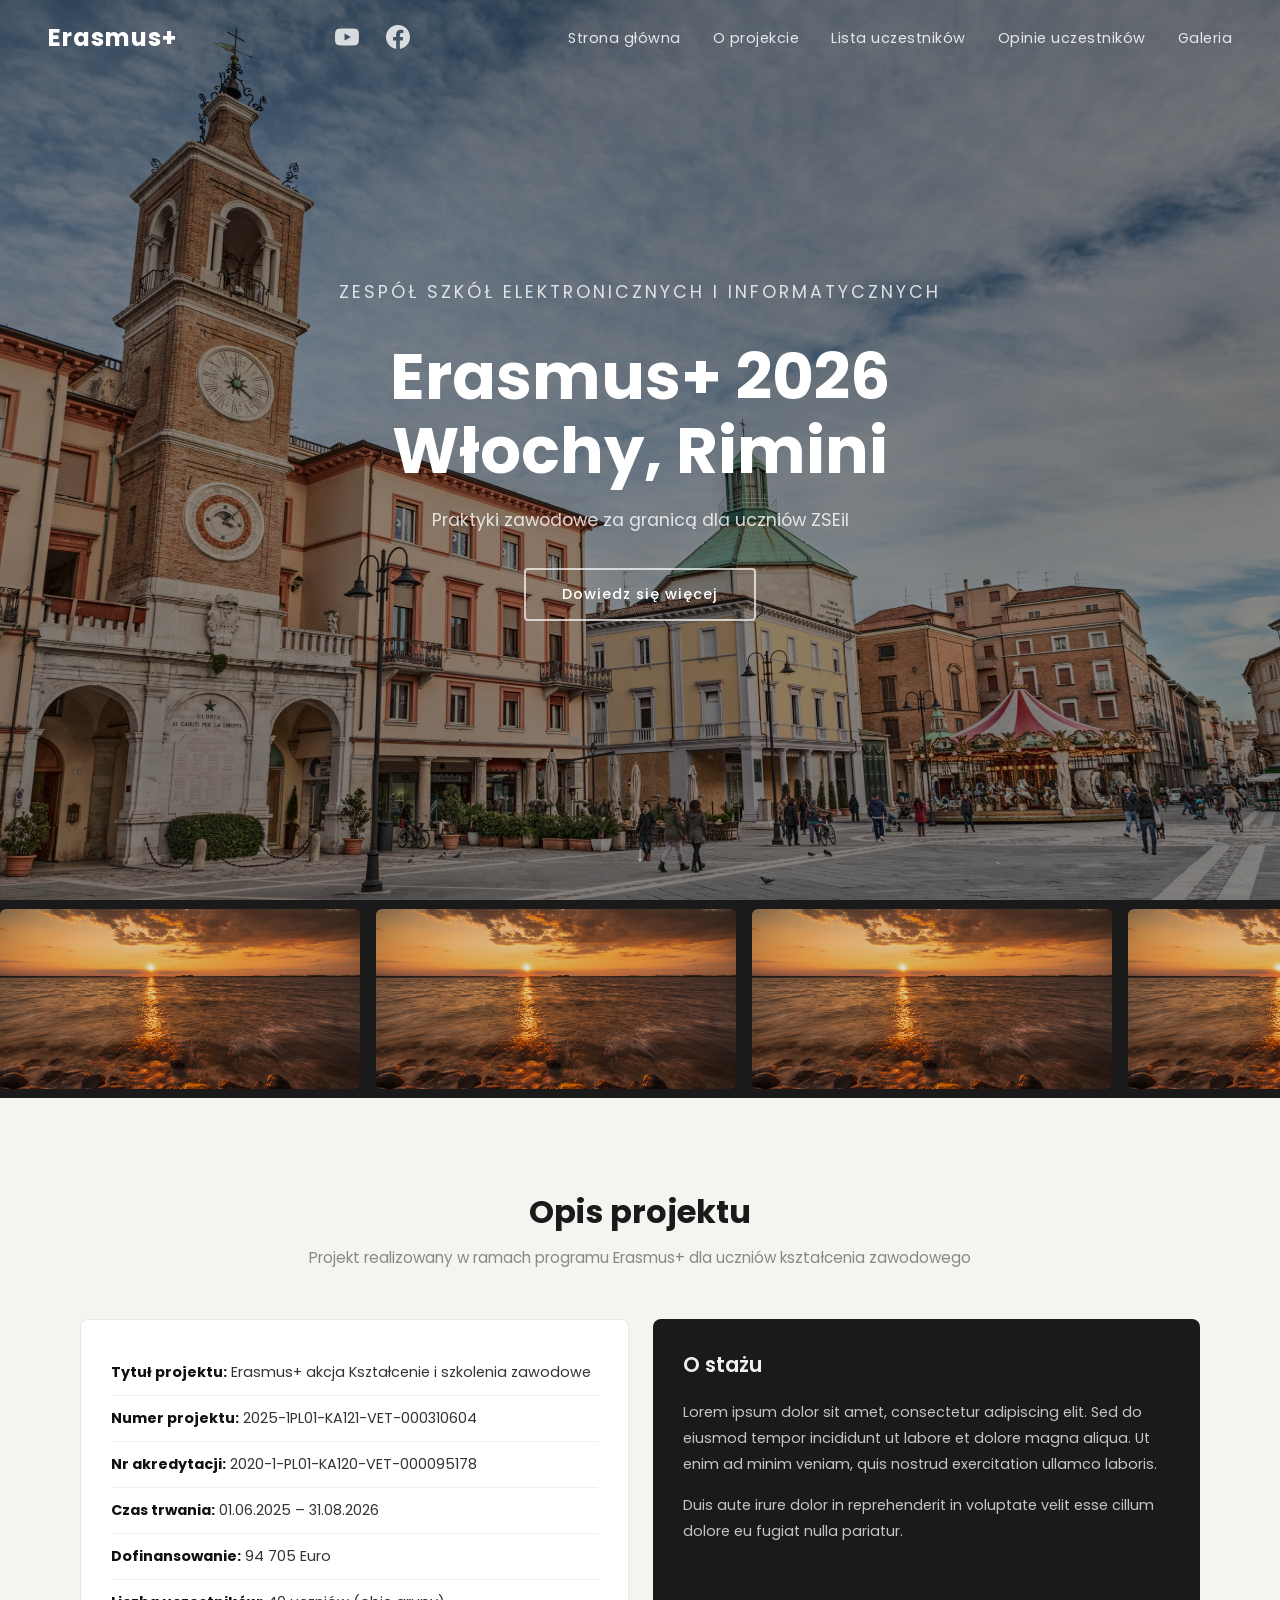
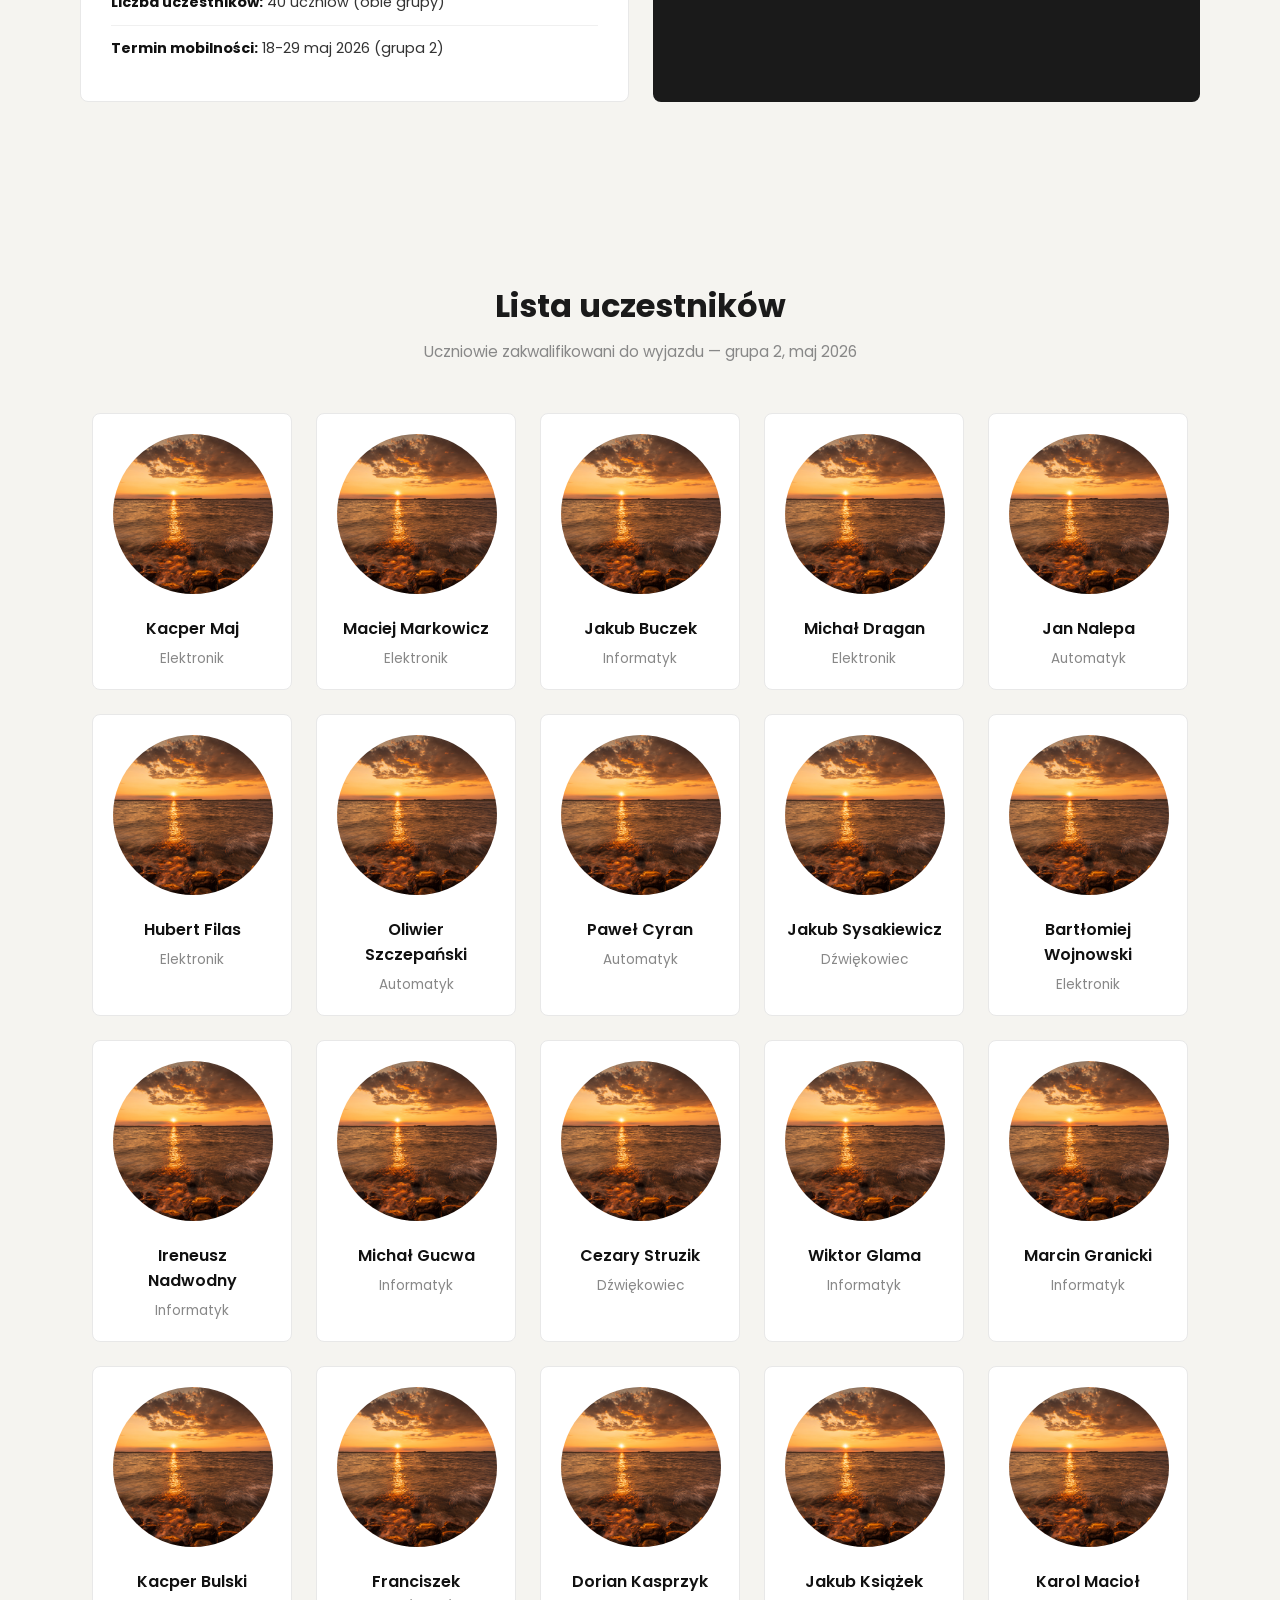
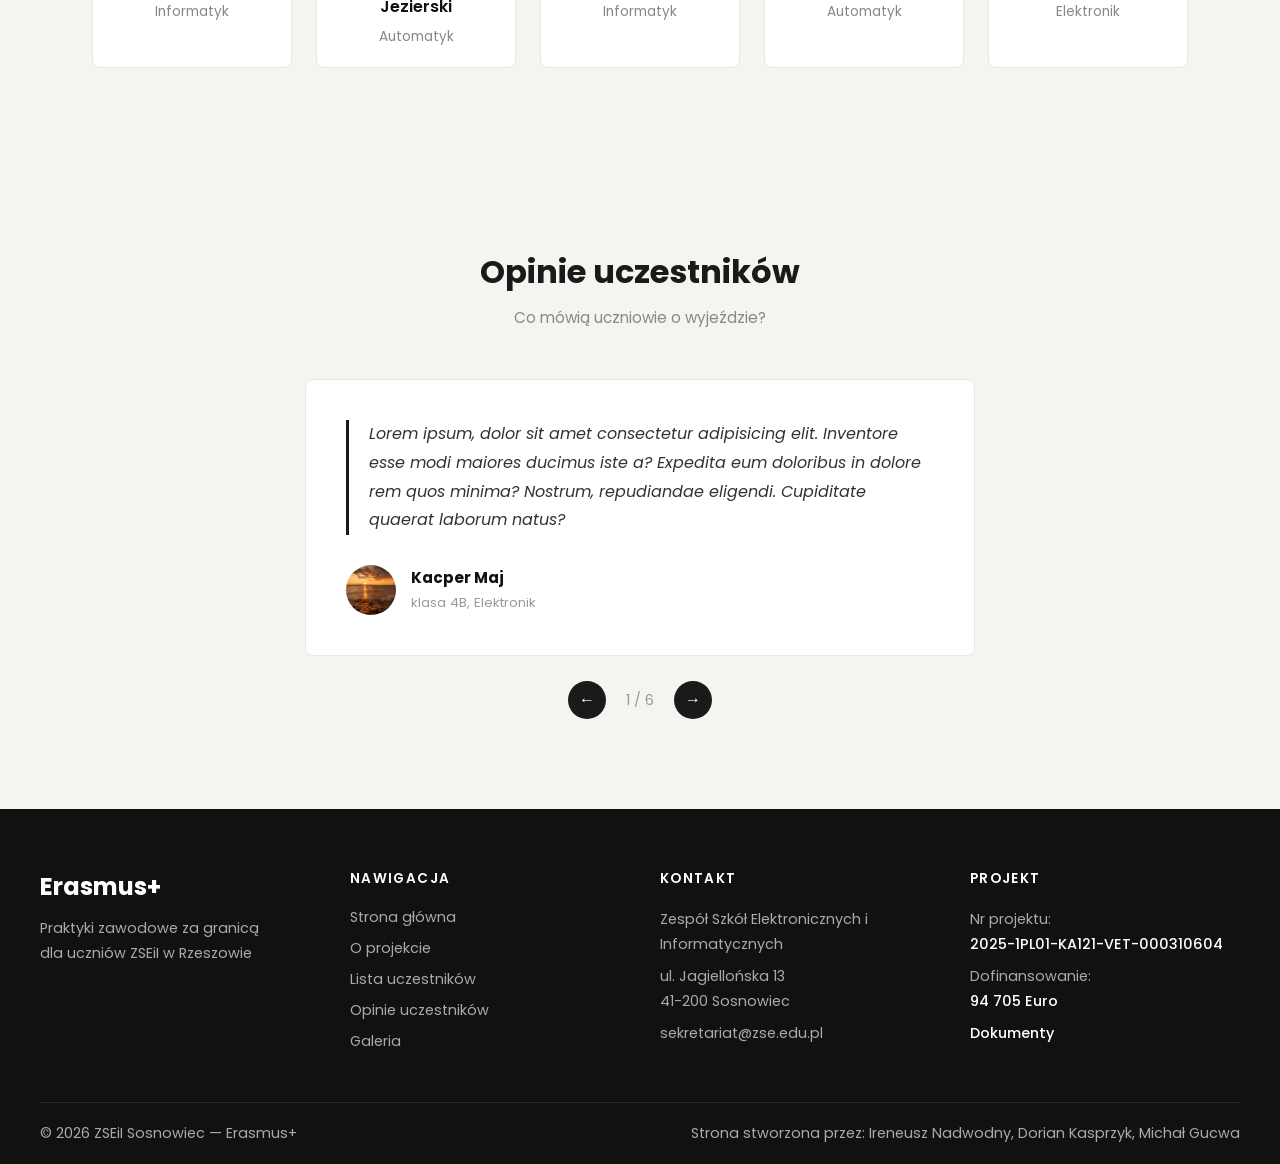
==== index.html @ a7fdcc53 "Rename index (1).html to index.html" ====
<!DOCTYPE html>
<html lang="pl">
<head>
    <meta charset="UTF-8">
    <meta name="viewport" content="width=device-width, initial-scale=1.0">
    <title>ZSEiI Erasmus+</title>
    <link rel="stylesheet" href="style.css">

    <link rel="preconnect" href="https://fonts.googleapis.com">
    <link rel="preconnect" href="https://fonts.gstatic.com" crossorigin>
    <link href="https://fonts.googleapis.com/css2?family=Poppins:ital,wght@0,100;0,200;0,300;0,400;0,500;0,600;0,700;0,800;0,900;1,100;1,200;1,300;1,400;1,500;1,600;1,700;1,800;1,900&display=swap" rel="stylesheet">
</head>
<a href="#" class="do-gory">↑</a>
<body>
    <header>
        <nav>
            <a href="index.html" id="logo">Erasmus+</a>
            <div class="social-ikony">
                <a href="https://www.youtube.com/@zseiisosnowiec" target="_blank" class="social-link">
                    <svg width="24" height="24" viewBox="0 0 24 24" fill="none" xmlns="http://www.w3.org/2000/svg">
                        <path d="M23.498 6.186a3.016 3.016 0 0 0-2.122-2.136C19.505 3.545 12 3.545 12 3.545s-7.505 0-9.377.505A3.017 3.017 0 0 0 .502 6.186C0 8.07 0 12 0 12s0 3.93.502 5.814a3.016 3.016 0 0 0 2.122 2.136c1.871.505 9.376.505 9.376.505s7.505 0 9.377-.505a3.015 3.015 0 0 0 2.122-2.136C24 15.93 24 12 24 12s0-3.93-.502-5.814zM9.545 15.568V8.432L15.818 12l-6.273 3.568z" fill="currentColor"/>
                    </svg>
                </a>
                <a href="https://www.facebook.com/zseiisosnowiec" target="_blank" class="social-link">
                    <svg width="24" height="24" viewBox="0 0 24 24" fill="none" xmlns="http://www.w3.org/2000/svg">
                        <path d="M24 12.073c0-6.627-5.373-12-12-12s-12 5.373-12 12c0 5.99 4.388 10.954 10.125 11.854v-8.385H7.078v-3.47h3.047V9.43c0-3.007 1.792-4.669 4.533-4.669 1.312 0 2.686.235 2.686.235v2.953H15.83c-1.491 0-1.956.925-1.956 1.874v2.25h3.328l-.532 3.47h-2.796v8.385C19.612 23.027 24 18.062 24 12.073z" fill="currentColor"/>
                    </svg>
                </a>
            </div>
            <ul>
                <li><a href="">Strona główna</a></li>
                <li><a href="#projekt">O projekcie</a></li>
                <li><a href="#uczestnicy">Lista uczestników</a></li>
                <li><a href="#opinie">Opinie uczestników</a></li>
                <li><a href="galeria.html">Galeria</a></li>
            </ul>
        </nav>
        <div id="header_info">
            <p class="nad-tytul">Zespół Szkół Elektronicznych i Informatycznych</p>
            <h1>Erasmus+ 2026<br>Włochy, Rimini</h1>
            <p>Praktyki zawodowe za granicą dla uczniów ZSEiI</p>
            <a href="#projekt" class="przycisk">Dowiedz się więcej</a>
        </div>
        <div class="header-scroll">↓</div>
    </header>

    <span id="projekt"></span>

    <section>
        <div class="pasek">
            <div class="zdjecia">
                <img src="1.jpg" alt="">
                <img src="1.jpg" alt="">
                <img src="1.jpg" alt="">
                <img src="1.jpg" alt="">
                <img src="1.jpg" alt="">
                <img src="1.jpg" alt="">
                <img src="1.jpg" alt="">
                <img src="1.jpg" alt="">
                <img src="1.jpg" alt="">
                <img src="1.jpg" alt="">
                <img src="1.jpg" alt="">
                <img src="1.jpg" alt="">
                <img src="1.jpg" alt="">
                <img src="1.jpg" alt="">
                <img src="1.jpg" alt="">
                <img src="1.jpg" alt="">
                <img src="1.jpg" alt="">
                <img src="1.jpg" alt="">
                <img src="1.jpg" alt="">
                <img src="1.jpg" alt="">
                <img src="1.jpg" alt="">
                <img src="1.jpg" alt="">
                <img src="1.jpg" alt="">
                <img src="1.jpg" alt="">
                <img src="1.jpg" alt="">
                <img src="1.jpg" alt="">
                <img src="1.jpg" alt="">
                <img src="1.jpg" alt="">
                <img src="1.jpg" alt="">
                <img src="1.jpg" alt="">
                <img src="1.jpg" alt="">
                <img src="1.jpg" alt="">
                <img src="1.jpg" alt="">
                <img src="1.jpg" alt="">
                <img src="1.jpg" alt="">
                <img src="1.jpg" alt="">
                <img src="1.jpg" alt="">
                <img src="1.jpg" alt="">
            </div>
        </div>
    </section>

    <section id="o_projekcie">
        <div class="sekcja-naglowek">
            <h2>Opis projektu</h2>
            <p class="sekcja-opis">Projekt realizowany w ramach programu Erasmus+ dla uczniów kształcenia zawodowego</p>
        </div>
        <div class="kontener">
            <div class="karta">
                <p><strong>Tytuł projektu:</strong> Erasmus+ akcja Kształcenie i szkolenia zawodowe</p>
                <p><strong>Numer projektu:</strong> 2025-1PL01-KA121-VET-000310604</p>
                <p><strong>Nr akredytacji:</strong> 2020-1-PL01-KA120-VET-000095178</p>
                <p><strong>Czas trwania:</strong> 01.06.2025 – 31.08.2026</p>
                <p><strong>Dofinansowanie:</strong> 94 705 Euro</p>
                <p><strong>Liczba uczestników:</strong> 40 uczniów (obie grupy)</p>
                <p><strong>Termin mobilności:</strong> 18-29 maj 2026 (grupa 2)</p>
            </div>

            <div class="opis">
                <h3>O stażu</h3>
                <p>Lorem ipsum dolor sit amet, consectetur adipiscing elit. Sed do eiusmod tempor incididunt ut labore et dolore magna aliqua. Ut enim ad minim veniam, quis nostrud exercitation ullamco laboris.</p>
                <p>Duis aute irure dolor in reprehenderit in voluptate velit esse cillum dolore eu fugiat nulla pariatur.</p>
            </div>
        </div>
    </section>

    <section id="uczestnicy">
        <div class="sekcja-naglowek">
            <h2>Lista uczestników</h2>
            <p class="sekcja-opis">Uczniowie zakwalifikowani do wyjazdu — grupa 2, maj 2026</p>
        </div>
        <div class="uczestnicy-kontener">
            <div class="uczestnik-karta">
                <img src="1.jpg" alt="Kacper Maj">
                <h3>Kacper Maj</h3>
                <p>Elektronik</p>
            </div>
            <div class="uczestnik-karta">
                <img src="1.jpg" alt="Maciej Markowicz">
                <h3>Maciej Markowicz</h3>
                <p>Elektronik</p>
            </div>
            <div class="uczestnik-karta">
                <img src="1.jpg" alt="Jakub Buczek">
                <h3>Jakub Buczek</h3>
                <p>Informatyk</p>
            </div>
            <div class="uczestnik-karta">
                <img src="1.jpg" alt="Michał Dragan">
                <h3>Michał Dragan</h3>
                <p>Elektronik</p>
            </div>
            <div class="uczestnik-karta">
                <img src="1.jpg" alt="Jan Nalepa">
                <h3>Jan Nalepa</h3>
                <p>Automatyk</p>
            </div>
            <div class="uczestnik-karta">
                <img src="1.jpg" alt="Hubert Filas">
                <h3>Hubert Filas</h3>
                <p>Elektronik</p>
            </div>
            <div class="uczestnik-karta">
                <img src="1.jpg" alt="Oliwier Szczepański">
                <h3>Oliwier Szczepański</h3>
                <p>Automatyk</p>
            </div>
            <div class="uczestnik-karta">
                <img src="1.jpg" alt="Paweł Cyran">
                <h3>Paweł Cyran</h3>
                <p>Automatyk</p>
            </div>
            <div class="uczestnik-karta">
                <img src="1.jpg" alt="Jakub Sysakiewicz">
                <h3>Jakub Sysakiewicz</h3>
                <p>Dźwiękowiec</p>
            </div>
            <div class="uczestnik-karta">
                <img src="1.jpg" alt="Bartłomiej Wojnowski">
                <h3>Bartłomiej Wojnowski</h3>
                <p>Elektronik</p>
            </div>
            <div class="uczestnik-karta">
                <img src="1.jpg" alt="Ireneusz Nadwodny">
                <h3>Ireneusz Nadwodny</h3>
                <p>Informatyk</p>
            </div>
            <div class="uczestnik-karta">
                <img src="1.jpg" alt="Michał Gucwa">
                <h3>Michał Gucwa</h3>
                <p>Informatyk</p>
            </div>
            <div class="uczestnik-karta">
                <img src="1.jpg" alt="Cezary Struzik">
                <h3>Cezary Struzik</h3>
                <p>Dźwiękowiec</p>
            </div>
            <div class="uczestnik-karta">
                <img src="1.jpg" alt="Wiktor Glama">
                <h3>Wiktor Glama</h3>
                <p>Informatyk</p>
            </div>
            <div class="uczestnik-karta">
                <img src="1.jpg" alt="Marcin Granicki">
                <h3>Marcin Granicki</h3>
                <p>Informatyk</p>
            </div>
            <div class="uczestnik-karta">
                <img src="1.jpg" alt="Kacper Bulski">
                <h3>Kacper Bulski</h3>
                <p>Informatyk</p>
            </div>
            <div class="uczestnik-karta">
                <img src="1.jpg" alt="Franciszek Jezierski">
                <h3>Franciszek Jezierski</h3>
                <p>Automatyk</p>
            </div>
            <div class="uczestnik-karta">
                <img src="1.jpg" alt="Dorian Kasprzyk">
                <h3>Dorian Kasprzyk</h3>
                <p>Informatyk</p>
            </div>
            <div class="uczestnik-karta">
                <img src="1.jpg" alt="Jakub Książek">
                <h3>Jakub Książek</h3>
                <p>Automatyk</p>
            </div>
            <div class="uczestnik-karta">
                <img src="1.jpg" alt="Karol Macioł">
                <h3>Karol Macioł</h3>
                <p>Elektronik</p>
            </div>
        </div>
    </section>

    <section id="opinie">
        <div class="sekcja-naglowek">
            <h2>Opinie uczestników</h2>
            <p class="sekcja-opis">Co mówią uczniowie o wyjeździe?</p>
        </div>

        <div class="opinie-kontener">
            <div class="opinia">
                <p class="cytat">Lorem ipsum, dolor sit amet consectetur adipisicing elit. Inventore esse modi maiores ducimus iste a? Expedita eum doloribus in dolore rem quos minima? Nostrum, repudiandae eligendi. Cupiditate quaerat laborum natus?</p>
                <div class="autor">
                    <img src="1.jpg" alt="">
                    <div>
                        <strong>Kacper Maj</strong>
                        <span>klasa 4B, Elektronik</span>
                    </div>
                </div>
            </div>

            <div class="opinia">
                <p class="cytat">Lorem ipsum dolor sit, amet consectetur adipisicing elit. Facilis, saepe! Praesentium veniam officia enim saepe dolor reiciendis aliquam quos, quae, doloremque doloribus accusamus voluptatibus aperiam dolorum alias quas quibusdam nemo?</p>
                <div class="autor">
                    <img src="1.jpg" alt="">
                    <div>
                        <strong>Maciej Markowicz</strong>
                        <span>klasa 4A, Elektronik</span>
                    </div>
                </div>
            </div>

            <div class="opinia">
                <p class="cytat">Lorem, ipsum dolor sit amet consectetur adipisicing elit. Modi earum distinctio amet dolores excepturi labore veniam veritatis necessitatibus exercitationem sapiente, atque placeat iusto deleniti tempore? Optio rem et ratione earum?</p>
                <div class="autor">
                    <img src="1.jpg" alt="">
                    <div>
                        <strong>Jakub Buczek</strong>
                        <span>klasa 4I, Informatyk</span>
                    </div>
                </div>
            </div>

            <div class="opinia">
                <p class="cytat">Lorem ipsum dolor sit amet consectetur, adipisicing elit. Soluta perspiciatis eligendi recusandae possimus dolores distinctio, voluptas minima, error facere atque nam unde sequi magni eveniet eos ipsum quod autem? Quaerat?</p>
                <div class="autor">
                    <img src="1.jpg" alt="">
                    <div>
                        <strong>Michał Dragan</strong>
                        <span>klasa 4A, Elektronik</span>
                    </div>
                </div>
            </div>

            <div class="opinia">
                <p class="cytat">Lorem, ipsum dolor sit amet consectetur adipisicing elit. Sapiente suscipit possimus nesciunt consequuntur aliquam sunt quod eveniet est repellendus, nostrum quidem odit id similique perspiciatis accusantium vitae animi ex enim.</p>
                <div class="autor">
                    <img src="1.jpg" alt="">
                    <div>
                        <strong>Jan Nalepa</strong>
                        <span>klasa 4H, Automatyk</span>
                    </div>
                </div>
            </div>

            <div class="opinia">
                <p class="cytat">Lorem ipsum dolor sit amet consectetur adipisicing elit. Illo voluptas architecto quis, corrupti incidunt, enim a numquam perferendis officia dolor maxime reprehenderit. Eveniet animi, facilis expedita ad cum deleniti provident?</p>
                <div class="autor">
                    <img src="1.jpg" alt="">
                    <div>
                        <strong>Hubert Filas</strong>
                        <span>klasa 4B, Elektronik</span>
                    </div>
                </div>
            </div>
        </div>

        <div class="opinie-nav">
            <button onclick="zmienOpinie(-1)">&#8592;</button>
            <span id="licznik"></span>
            <button onclick="zmienOpinie(1)">&#8594;</button>
        </div>
    </section>

    <footer id="stopka">
    <div class="stopka-srodek">
        <div class="stopka-kolumna">
            <a href="index.html" class="stopka-logo">Erasmus+</a>
            <p>Praktyki zawodowe za granicą<br>dla uczniów ZSEiI w Rzeszowie</p>
        </div>
        <div class="stopka-kolumna">
            <h4>Nawigacja</h4>
            <ul>
                <li><a href="">Strona główna</a></li>
                <li><a href="#projekt">O projekcie</a></li>
                <li><a href="#uczestnicy">Lista uczestników</a></li>
                <li><a href="#opinie">Opinie uczestników</a></li>
                <li><a href="galeria.html">Galeria</a></li>
            </ul>
        </div>
        <div class="stopka-kolumna">
            <h4>Kontakt</h4>
            <p>Zespół Szkół Elektronicznych i Informatycznych</p>
            <p>ul. Jagiellońska 13<br>41-200 Sosnowiec</p>
            <p>sekretariat@zse.edu.pl</p>
        </div>
        <div class="stopka-kolumna">
            <h4>Projekt</h4>
            <p>Nr projektu:<br><span>2025-1PL01-KA121-VET-000310604</span></p>
            <p>Dofinansowanie:<br><span>94 705 Euro</span></p>
            <p><span><a href="https://zse.edu.pl/Site/147/szkolenia-zawodowe-we-wloszech-2025-2026" target="_blank">Dokumenty</a></p>
        </div>
    </div>
    <div class="stopka-dol">
        <p>&copy; 2026 ZSEiI Sosnowiec — Erasmus+</p>
        <p>Strona stworzona przez: Ireneusz Nadwodny, Dorian Kasprzyk, Michał Gucwa
        </p>
    </div>
    </footer>

    <script>
        window.onscroll = function() {
            // strzałka
            if (window.scrollY > 300) {
                document.querySelector('.do-gory').classList.add('widoczna');
            } else {
                document.querySelector('.do-gory').classList.remove('widoczna');
            }

            // nav ciemnieje po zjechaniu
            if (window.scrollY > 50) {
                document.querySelector('nav').classList.add('przewinieta');
            } else {
                document.querySelector('nav').classList.remove('przewinieta');
            }
        };

        // opinie
        var nrOpinii = 0;

        function pokaz(nr) {
            var opinie = document.querySelectorAll('.opinia');
            opinie.forEach(function(el) {
                el.classList.remove('aktywna');
            });
            opinie[nr].classList.add('aktywna');
            document.getElementById('licznik').textContent = (nr + 1) + ' / ' + opinie.length;
        }

        function zmienOpinie(kierunek) {
            var opinie = document.querySelectorAll('.opinia');
            nrOpinii = nrOpinii + kierunek;
            if (nrOpinii < 0) nrOpinii = opinie.length - 1;
            if (nrOpinii >= opinie.length) nrOpinii = 0;
            pokaz(nrOpinii);
        }

        // uruchom po załadowaniu
        window.addEventListener('load', function() {
            pokaz(0);
        });
    </script>

</body>
</html>
---- style.css ----
* {
    box-sizing: border-box;
    margin: 0;
    padding: 0;
}
html {
    scroll-behavior: smooth;
}

body {
    color: #222;
    font-family: "Poppins", sans-serif;
    background: #f5f4f0;
}

/* strzałka do góry */

.do-gory {
    position: fixed;
    bottom: 30px;
    right: 30px;
    width: 48px;
    height: 48px;
    background: #222;
    color: white;
    text-decoration: none;
    font-size: 20px;
    display: flex;
    justify-content: center;
    align-items: center;
    border-radius: 50%;
    transition: 0.3s;
    z-index: 100;
    opacity: 0;
    pointer-events: none;
}

.do-gory.widoczna {
    opacity: 1;
    pointer-events: auto;
}

.do-gory:hover {
    background: #444;
}

/* nawigacja */

nav {
    display: flex;
    justify-content: space-between;
    align-items: center;
    padding: 1.2em 3em;
    position: fixed;
    top: 0;
    left: 0;
    width: 100%;
    background: transparent;
    transition: background 0.4s, box-shadow 0.4s;
    z-index: 100;
    box-sizing: border-box;
}

nav.przewinieta {
    background: rgba(20, 20, 20, 0.92);
    box-shadow: 0 2px 20px rgba(0,0,0,0.3);
    backdrop-filter: blur(6px);
}

nav a {
    text-decoration: none;
    color: white;
}

#logo {
    font-weight: 700;
    font-size: 1.5rem;
    letter-spacing: 1px;
}

.social-ikony {
    display: flex;
    gap: 15px;
    align-items: center;
}

.social-link {
    width: 36px;
    height: 36px;
    display: flex;
    justify-content: center;
    align-items: center;
    color: white;
    opacity: 0.8;
    transition: 0.3s;
}

.social-link:hover {
    opacity: 1;
    transform: scale(1.1);
}

nav ul {
    display: flex;
    list-style-type: none;
    gap: 2em;
}

nav li a {
    font-size: 0.9rem;
    font-weight: 400;
    letter-spacing: 0.5px;
    opacity: 0.85;
    transition: opacity 0.2s;
}

nav li a:hover {
    opacity: 1;
}

/* header */

header {
    background-image: url(zdjecie.jpg);
    height: 100vh;
    background-size: cover;
    background-position: center;
    background-repeat: no-repeat;
    display: flex;
    flex-direction: column;
    justify-content: center;
    align-items: center;
    position: relative;
}

header::before {
    content: '';
    position: absolute;
    inset: 0;
    background: rgba(0, 0, 0, 0.45);
}

#header_info {
    text-align: center;
    color: white;
    z-index: 2;
    position: relative;
    padding: 0 20px;
}

.nad-tytul {
    font-size: 0.85rem;
    letter-spacing: 3px;
    text-transform: uppercase;
    opacity: 0.7;
    margin-bottom: 20px;
}

#header_info h1 {
    font-size: 4rem;
    font-weight: 700;
    line-height: 1.15;
    margin-bottom: 20px;
}

#header_info p {
    font-size: 1.1rem;
    opacity: 0.8;
    margin-bottom: 35px;
}

.przycisk {
    display: inline-block;
    padding: 14px 36px;
    background: transparent;
    color: white;
    text-decoration: none;
    border: 2px solid rgba(255,255,255,0.7);
    border-radius: 4px;
    font-weight: 500;
    font-size: 0.9rem;
    letter-spacing: 1px;
    transition: 0.3s;
}

.przycisk:hover {
    background: white;
    color: #222;
    border-color: white;
}

.header-scroll {
    position: absolute;
    bottom: 30px;
    left: 50%;
    transform: translateX(-50%);
    color: white;
    opacity: 0.5;
    font-size: 1.4rem;
    animation: skaczstrzalka 1.5s ease-in-out infinite;
    z-index: 2;
}

@keyframes skaczstrzalka {
    0%, 100% { transform: translateX(-50%) translateY(0); }
    50% { transform: translateX(-50%) translateY(8px); }
}

/* pasek ze zdjęciami */

.pasek {
    height: 22vh;
    overflow: hidden;
    background: #1a1a1a;
    display: flex;
    align-items: center;
}

.zdjecia {
    display: flex;
    align-items: center;
    gap: 16px;
    animation: przesun 60s linear infinite;
}

.zdjecia img {
    width: 360px;
    height: 180px;
    object-fit: cover;
    border-radius: 6px;
    display: block;
    flex-shrink: 0;
    opacity: 0.85;
}

/* nagłówki sekcji */

.sekcja-naglowek {
    text-align: center;
    margin-bottom: 50px;
}

.sekcja-naglowek h2 {
    font-size: 2rem;
    font-weight: 700;
    color: #1a1a1a;
    margin-bottom: 10px;
}

.sekcja-opis {
    color: #888;
    font-size: 0.95rem;
}

/* o projekcie */

#o_projekcie {
    padding: 90px 40px;
    max-width: 1200px;
    margin: 0 auto;
}

.kontener {
    display: flex;
    gap: 24px;
}

.karta {
    flex: 1;
    background: #fff;
    padding: 30px;
    border-radius: 8px;
    border: 1px solid #e8e8e8;
}

.karta p {
    padding: 12px 0;
    border-bottom: 1px solid #f0f0f0;
    font-size: 0.9rem;
    color: #333;
}

.karta p:last-child {
    border-bottom: none;
}

.karta strong {
    color: #111;
}

.opis {
    flex: 1;
    background: #1a1a1a;
    color: #f0f0f0;
    padding: 30px;
    border-radius: 8px;
}

.opis h3 {
    font-size: 1.3rem;
    margin-bottom: 20px;
    font-weight: 600;
}

.opis p {
    font-size: 0.9rem;
    line-height: 1.8;
    opacity: 0.8;
    margin-bottom: 15px;
}

/* uczestnicy */

#uczestnicy {
    padding: 90px 40px;
    max-width: 1200px;
    margin: 0 auto;
    background: #f5f4f0;
}

.uczestnicy-kontener {
    display: flex;
    flex-wrap: wrap;
    gap: 24px;
    justify-content: center;
}

.uczestnik-karta {
    background: #fff;
    border-radius: 8px;
    border: 1px solid #e8e8e8;
    width: 200px;
    padding: 20px;
    text-align: center;
    transition: 0.3s;
}

.uczestnik-karta:hover {
    transform: translateY(-5px);
    box-shadow: 0 8px 20px rgba(0,0,0,0.1);
}

.uczestnik-karta img {
    width: 160px;
    height: 160px;
    border-radius: 50%;
    object-fit: cover;
    margin-bottom: 15px;
    background: #ddd;
}

.uczestnik-karta h3 {
    font-size: 1rem;
    font-weight: 600;
    color: #111;
    margin-bottom: 8px;
}

.uczestnik-karta p {
    font-size: 0.85rem;
    color: #888;
    font-weight: 400;
}

/* opinie */

#opinie {
    padding: 90px 40px;
    max-width: 750px;
    margin: 0 auto;
}

.opinie-kontener {
    position: relative;
    min-height: 200px;
}

.opinia {
    display: none;
    background: #fff;
    border-radius: 8px;
    padding: 40px;
    border: 1px solid #e8e8e8;
    animation: wejscie 0.35s ease;
}

.opinia.aktywna {
    display: block;
}

.cytat {
    color: #333;
    font-size: 1rem;
    line-height: 1.8;
    margin-bottom: 30px;
    font-style: italic;
    border-left: 3px solid #1a1a1a;
    padding-left: 20px;
}

.autor {
    display: flex;
    align-items: center;
    gap: 15px;
}

.autor img {
    width: 50px;
    height: 50px;
    border-radius: 50%;
    object-fit: cover;
    background: #ddd;
}

.autor strong {
    display: block;
    color: #111;
    font-size: 0.95rem;
}

.autor span {
    color: #999;
    font-size: 0.82rem;
}

.opinie-nav {
    display: flex;
    justify-content: center;
    align-items: center;
    gap: 20px;
    margin-top: 25px;
}

.opinie-nav button {
    background: #1a1a1a;
    color: #fff;
    border: none;
    width: 38px;
    height: 38px;
    border-radius: 50%;
    font-size: 16px;
    cursor: pointer;
    transition: 0.2s;
}

.opinie-nav button:hover {
    background: #444;
}

#licznik {
    color: #999;
    font-size: 0.9rem;
}

#stopka {
    background: #111;
    color: #aaa;
    font-size: 0.9rem;
    padding: 60px 20px 0;
}

.stopka-srodek {
    max-width: 1200px;
    margin: 0 auto;
    display: flex;
    gap: 40px;
    flex-wrap: wrap;
    padding-bottom: 40px;
    border-bottom: 1px solid #2a2a2a;
}

.stopka-kolumna {
    flex: 1;
    min-width: 180px;
}

.stopka-logo {
    font-size: 1.5rem;
    font-weight: 700;
    color: #fff;
    text-decoration: none;
    display: block;
    margin-bottom: 12px;
}

.stopka-kolumna p {
    margin: 0 0 8px;
    line-height: 1.7;
}

.stopka-kolumna span {
    color: #fff;
    font-weight: 500;
}

.stopka-kolumna h4 {
    color: #fff;
    font-size: 0.85rem;
    font-weight: 600;
    letter-spacing: 0.1em;
    text-transform: uppercase;
    margin: 0 0 18px;
}

.stopka-kolumna ul {
    list-style: none;
    padding: 0;
    margin: 0;
}

.stopka-kolumna ul li {
    margin-bottom: 10px;
}

.stopka-kolumna ul a {
    color: #aaa;
    text-decoration: none;
    transition: 0.2s;
}

.stopka-kolumna ul a:hover {
    color: #fff;
}

.stopka-dol {
    max-width: 1200px;
    margin: 0 auto;
    display: flex;
    justify-content: space-between;
    align-items: center;
    padding: 20px 0;
    flex-wrap: wrap;
    gap: 10px;
}

.stopka-dol p {
    margin: 0;
}

.stopka-kolumna a{
    text-decoration: none;
    color: white;
}

/* animacje */

@keyframes wejscie {
    from {
    opacity: 0;
    transform: translateY(12px);
    }
    to {
    opacity: 1;
    transform: translateY(0);
    }
}

@keyframes przesun {
    0% {
    transform: translateX(0);
    }
    100% {
    transform: translateX(calc(-50% - 8px));
    }
}

/* RESPONSYWNOŚĆ */

@media (max-width: 1024px) {
    nav {
        padding: 1em 2em;
    }

    nav ul {
        gap: 1.5em;
    }

    nav li a {
        font-size: 0.85rem;
    }

    #header_info h1 {
        font-size: 3rem;
    }

    .kontener {
        flex-direction: column;
    }

    .uczestnicy-siatka {
        grid-template-columns: repeat(3, 1fr);
        gap: 20px;
    }

    #o_projekcie {
        padding: 70px 30px;
    }

    #uczestnicy {
        padding: 70px 30px;
    }

    #opinie {
        padding: 70px 30px;
    }

    .stopka-srodek {
        gap: 30px;
    }
}


@media (max-width: 768px) {
    nav {
        flex-direction: column;
        padding: 1em;
        gap: 1em;
    }

    nav ul {
        flex-wrap: wrap;
        justify-content: center;
        gap: 1em;
    }

    .social-ikony {
        order: -1;
        margin-bottom: 10px;
    }

    #logo {
        font-size: 1.3rem;
    }

    #header_info h1 {
        font-size: 2.5rem;
    }

    #header_info p {
        font-size: 1rem;
    }

    .nad-tytul {
        font-size: 0.75rem;
    }

    .pasek {
        height: 18vh;
    }

    .zdjecia img {
        width: 280px;
        height: 140px;
    }

    .sekcja-naglowek h2 {
        font-size: 1.7rem;
    }

    .uczestnicy-siatka {
        grid-template-columns: repeat(2, 1fr);
        gap: 18px;
    }

    .uczestnik-karta img {
        width: 100px;
        height: 100px;
    }

    .uczestnik-karta h3 {
        font-size: 1rem;
    }

    .uczestnik-karta p {
        font-size: 0.8rem;
    }

    #o_projekcie {
        padding: 60px 20px;
    }

    #uczestnicy {
        padding: 60px 20px;
    }

    #opinie {
        padding: 60px 20px;
    }

    .opinia {
        padding: 30px;
    }

    .stopka-srodek {
        flex-direction: column;
        gap: 30px;
    }

    .stopka-kolumna {
        min-width: 100%;
    }

    .stopka-dol {
        flex-direction: column;
        text-align: center;
        gap: 15px;
    }
}


@media (max-width: 480px) {
    nav {
        padding: 0.8em;
    }

    nav ul {
        gap: 0.8em;
    }

    nav li a {
        font-size: 0.75rem;
    }

    .social-ikony a {
        width: 32px;
        height: 32px;
        font-size: 14px;
    }

    #logo {
        font-size: 1.1rem;
    }

    #header_info h1 {
        font-size: 1.8rem;
    }

    #header_info p {
        font-size: 0.9rem;
    }

    .przycisk {
        padding: 12px 28px;
        font-size: 0.85rem;
    }

    .pasek {
        height: 15vh;
    }

    .zdjecia img {
        width: 220px;
        height: 110px;
    }

    .sekcja-naglowek h2 {
        font-size: 1.5rem;
    }

    .sekcja-opis {
        font-size: 0.85rem;
    }

    .uczestnicy-siatka {
        grid-template-columns: 1fr;
        gap: 16px;
    }

    .uczestnik-karta {
        padding: 20px;
    }

    .uczestnik-karta img {
        width: 90px;
        height: 90px;
    }

    .uczestnik-karta h3 {
        font-size: 0.95rem;
    }

    .uczestnik-karta p {
        font-size: 0.75rem;
    }

    #o_projekcie {
        padding: 50px 15px;
    }

    #uczestnicy {
        padding: 50px 15px;
    }

    #opinie {
        padding: 50px 15px;
    }

    .karta {
        padding: 20px;
    }

    .karta p {
        font-size: 0.85rem;
        padding: 10px 0;
    }

    .opis {
        padding: 20px;
    }

    .opis h3 {
        font-size: 1.1rem;
    }

    .opis p {
        font-size: 0.85rem;
    }

    .opinia {
        padding: 20px;
    }

    .cytat {
        font-size: 0.9rem;
        margin-bottom: 20px;
    }

    .autor img {
        width: 45px;
        height: 45px;
    }

    .autor strong {
        font-size: 0.9rem;
    }

    .autor span {
        font-size: 0.75rem;
    }

    .opinie-nav button {
        width: 36px;
        height: 36px;
        font-size: 14px;
    }

    .do-gory {
        width: 42px;
        height: 42px;
        bottom: 20px;
        right: 20px;
        font-size: 18px;
    }

    #stopka {
        padding: 40px 15px 0;
        font-size: 0.85rem;
    }

    .stopka-logo {
        font-size: 1.3rem;
    }

    .stopka-kolumna h4 {
        font-size: 0.8rem;
        margin-bottom: 15px;
    }
}


@media (max-width: 360px) {
    #header_info h1 {
        font-size: 1.5rem;
    }

    nav ul {
        flex-direction: column;
        gap: 0.6em;
    }

    .social-ikony {
        gap: 8px;
    }

    .uczestnik-karta img {
        width: 80px;
        height: 80px;
    }
}
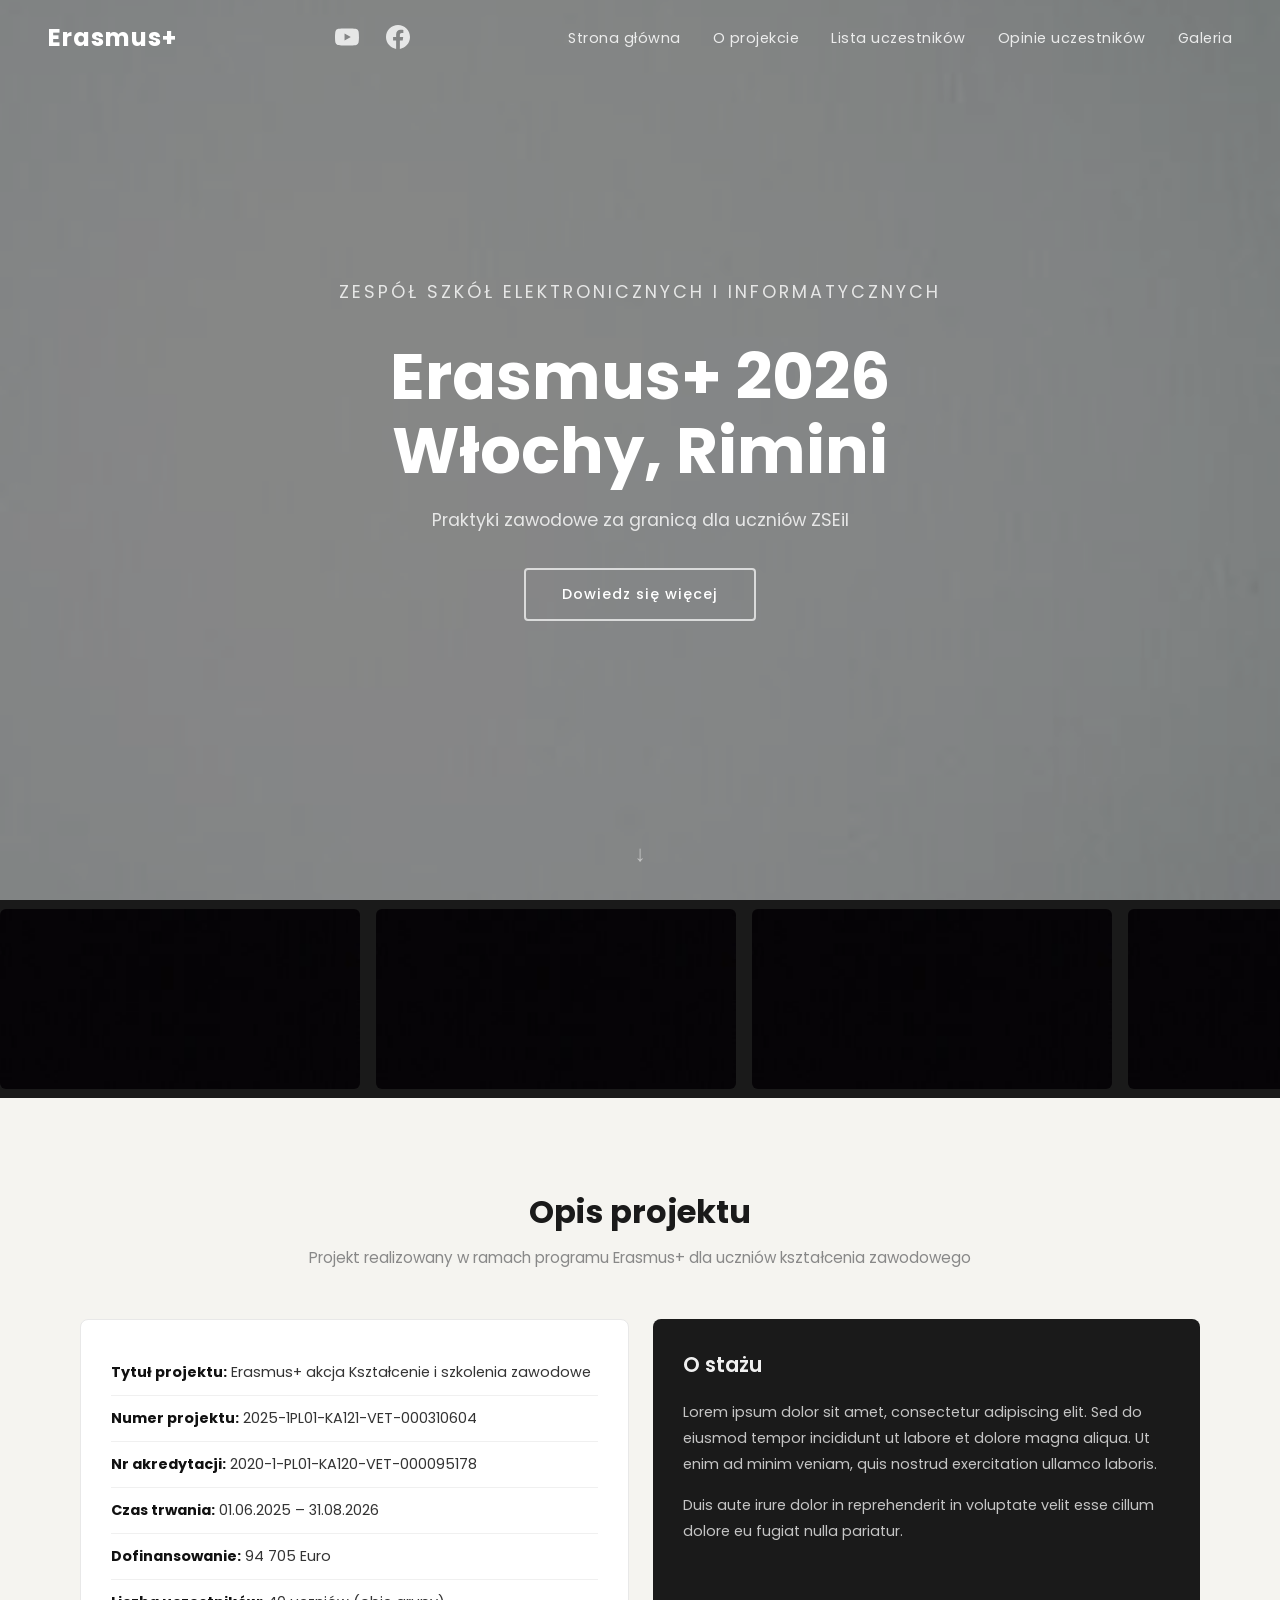
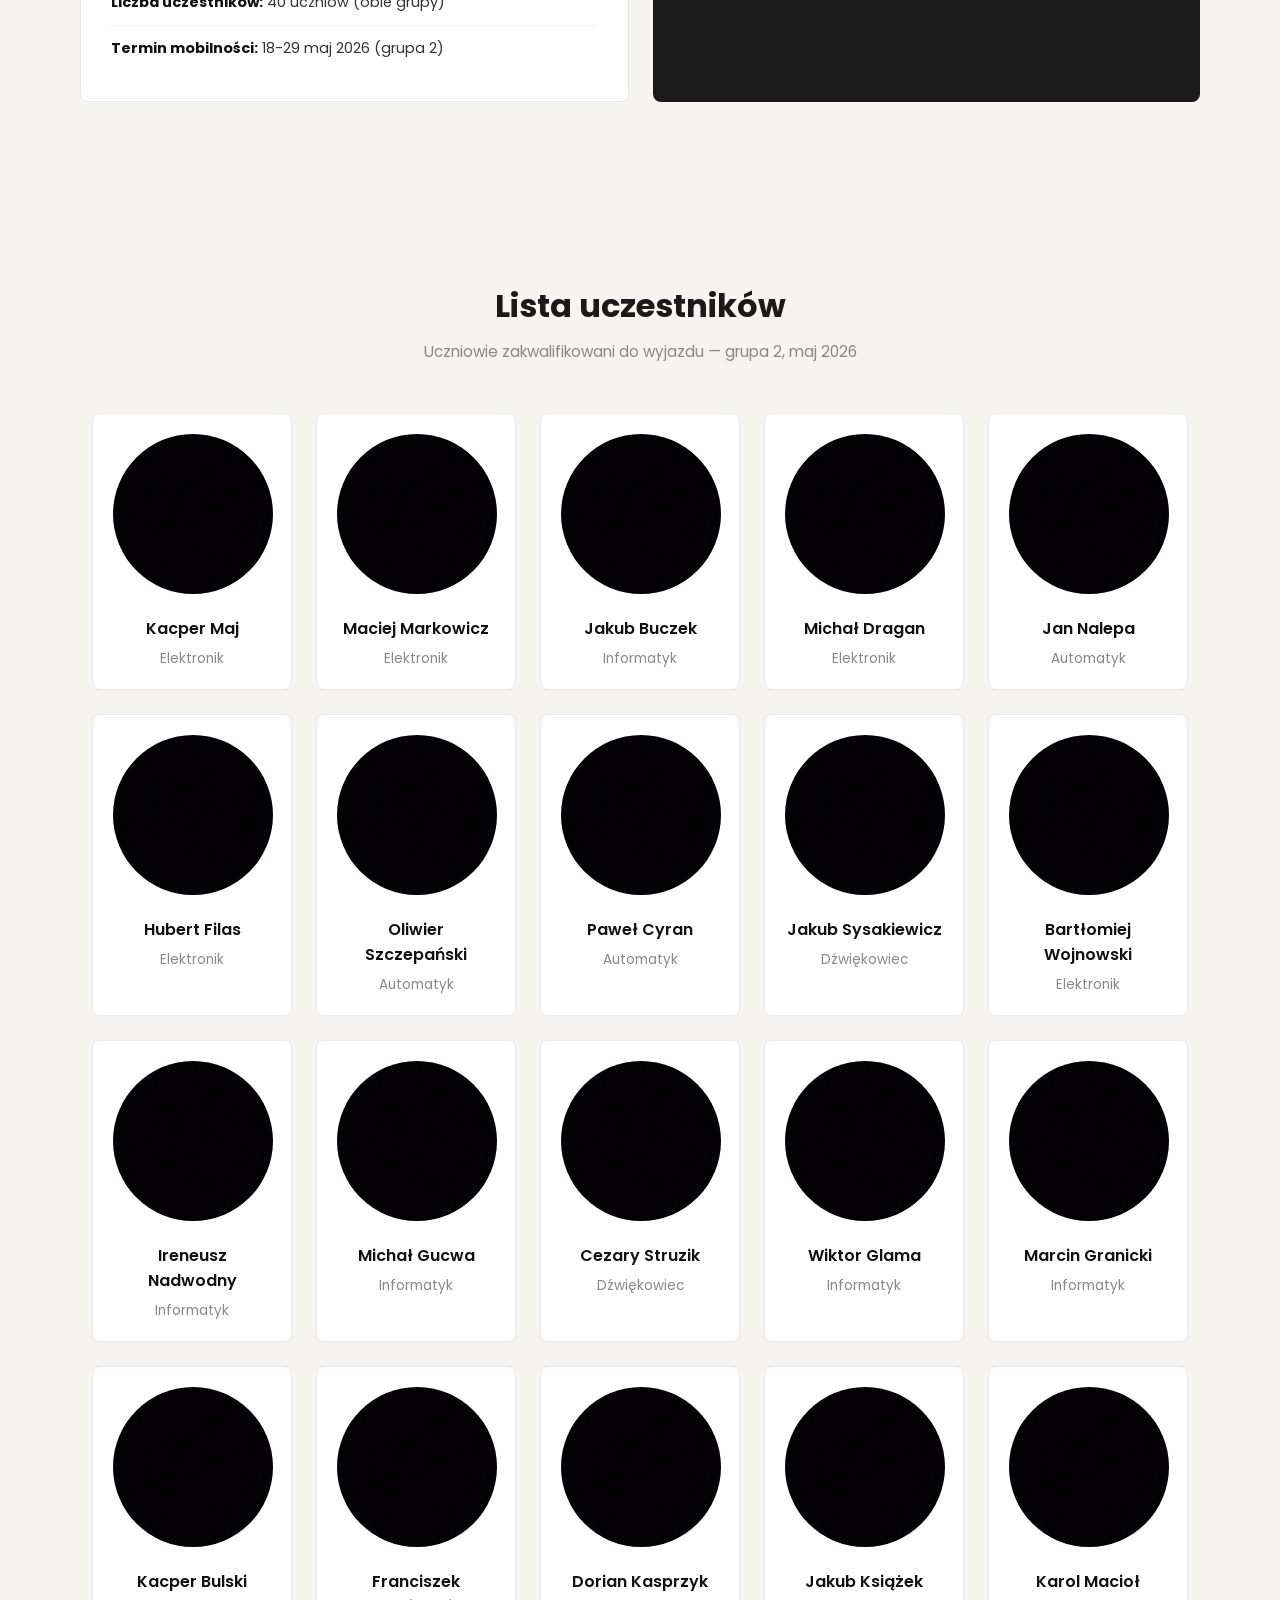
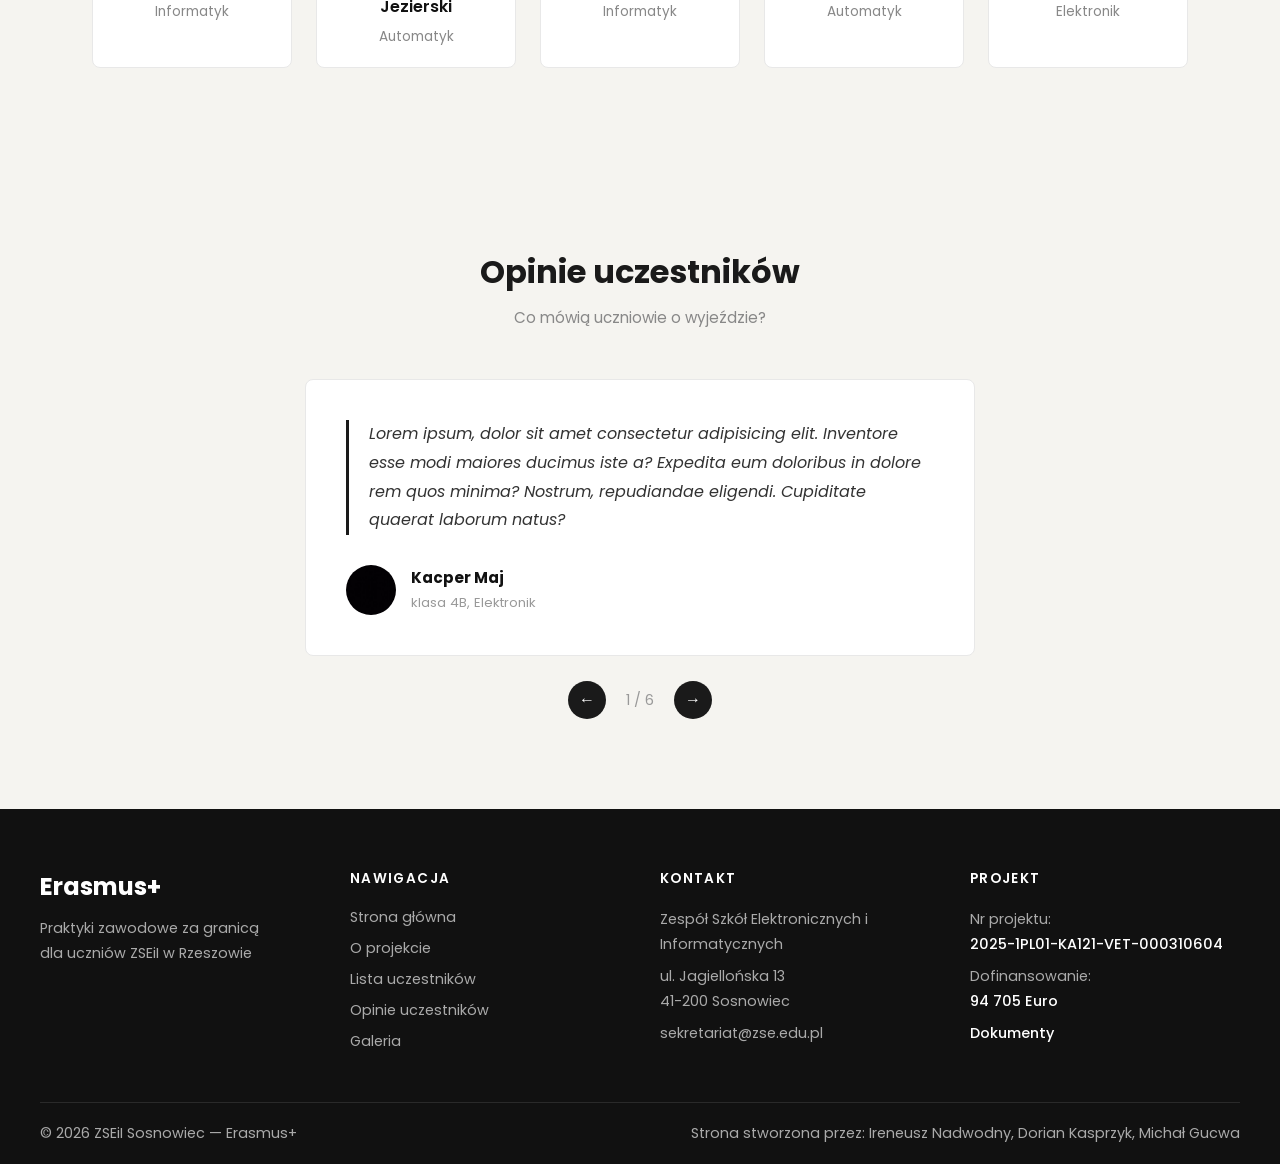
==== commit 824c9909: "Add files via upload" ====
--- a/index.html
+++ b/index.html
@@ -16,12 +16,12 @@
         <nav>
             <a href="index.html" id="logo">Erasmus+</a>
             <div class="social-ikony">
-                <a href="https://www.youtube.com/@zseiisosnowiec" target="_blank" class="social-link">
+                <a href="https://www.youtube.com/@ErasmusELEKTRONIK" target="_blank" class="social-link">
                     <svg width="24" height="24" viewBox="0 0 24 24" fill="none" xmlns="http://www.w3.org/2000/svg">
                         <path d="M23.498 6.186a3.016 3.016 0 0 0-2.122-2.136C19.505 3.545 12 3.545 12 3.545s-7.505 0-9.377.505A3.017 3.017 0 0 0 .502 6.186C0 8.07 0 12 0 12s0 3.93.502 5.814a3.016 3.016 0 0 0 2.122 2.136c1.871.505 9.376.505 9.376.505s7.505 0 9.377-.505a3.015 3.015 0 0 0 2.122-2.136C24 15.93 24 12 24 12s0-3.93-.502-5.814zM9.545 15.568V8.432L15.818 12l-6.273 3.568z" fill="currentColor"/>
                     </svg>
                 </a>
-                <a href="https://www.facebook.com/zseiisosnowiec" target="_blank" class="social-link">
+                <a href="https://www.facebook.com/profile.php?id=100067838746263" target="_blank" class="social-link">
                     <svg width="24" height="24" viewBox="0 0 24 24" fill="none" xmlns="http://www.w3.org/2000/svg">
                         <path d="M24 12.073c0-6.627-5.373-12-12-12s-12 5.373-12 12c0 5.99 4.388 10.954 10.125 11.854v-8.385H7.078v-3.47h3.047V9.43c0-3.007 1.792-4.669 4.533-4.669 1.312 0 2.686.235 2.686.235v2.953H15.83c-1.491 0-1.956.925-1.956 1.874v2.25h3.328l-.532 3.47h-2.796v8.385C19.612 23.027 24 18.062 24 12.073z" fill="currentColor"/>
                     </svg>
--- a/style.css
+++ b/style.css
@@ -121,7 +121,7 @@
 /* header */
 
 header {
-    background-image: url(zdjecie.jpg);
+    background-image: url(2.jpg);
     height: 100vh;
     background-size: cover;
     background-position: center;
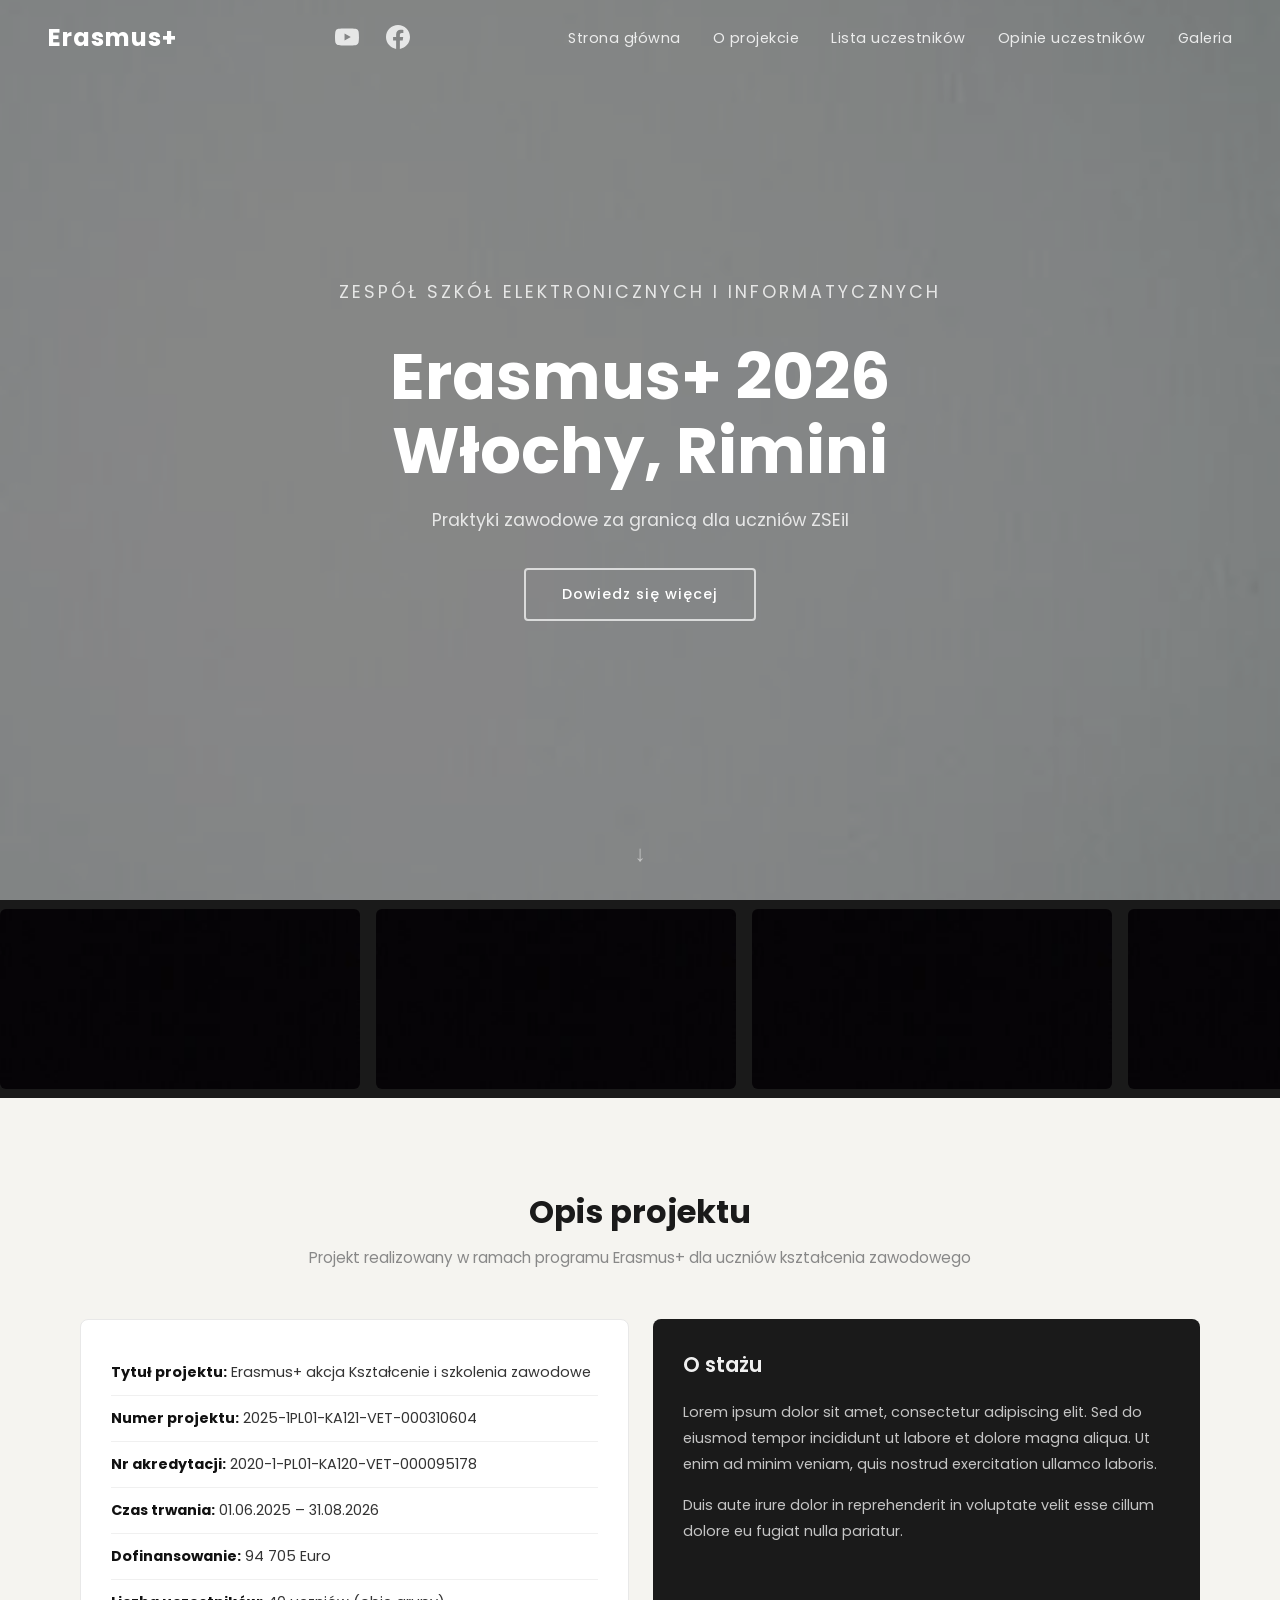
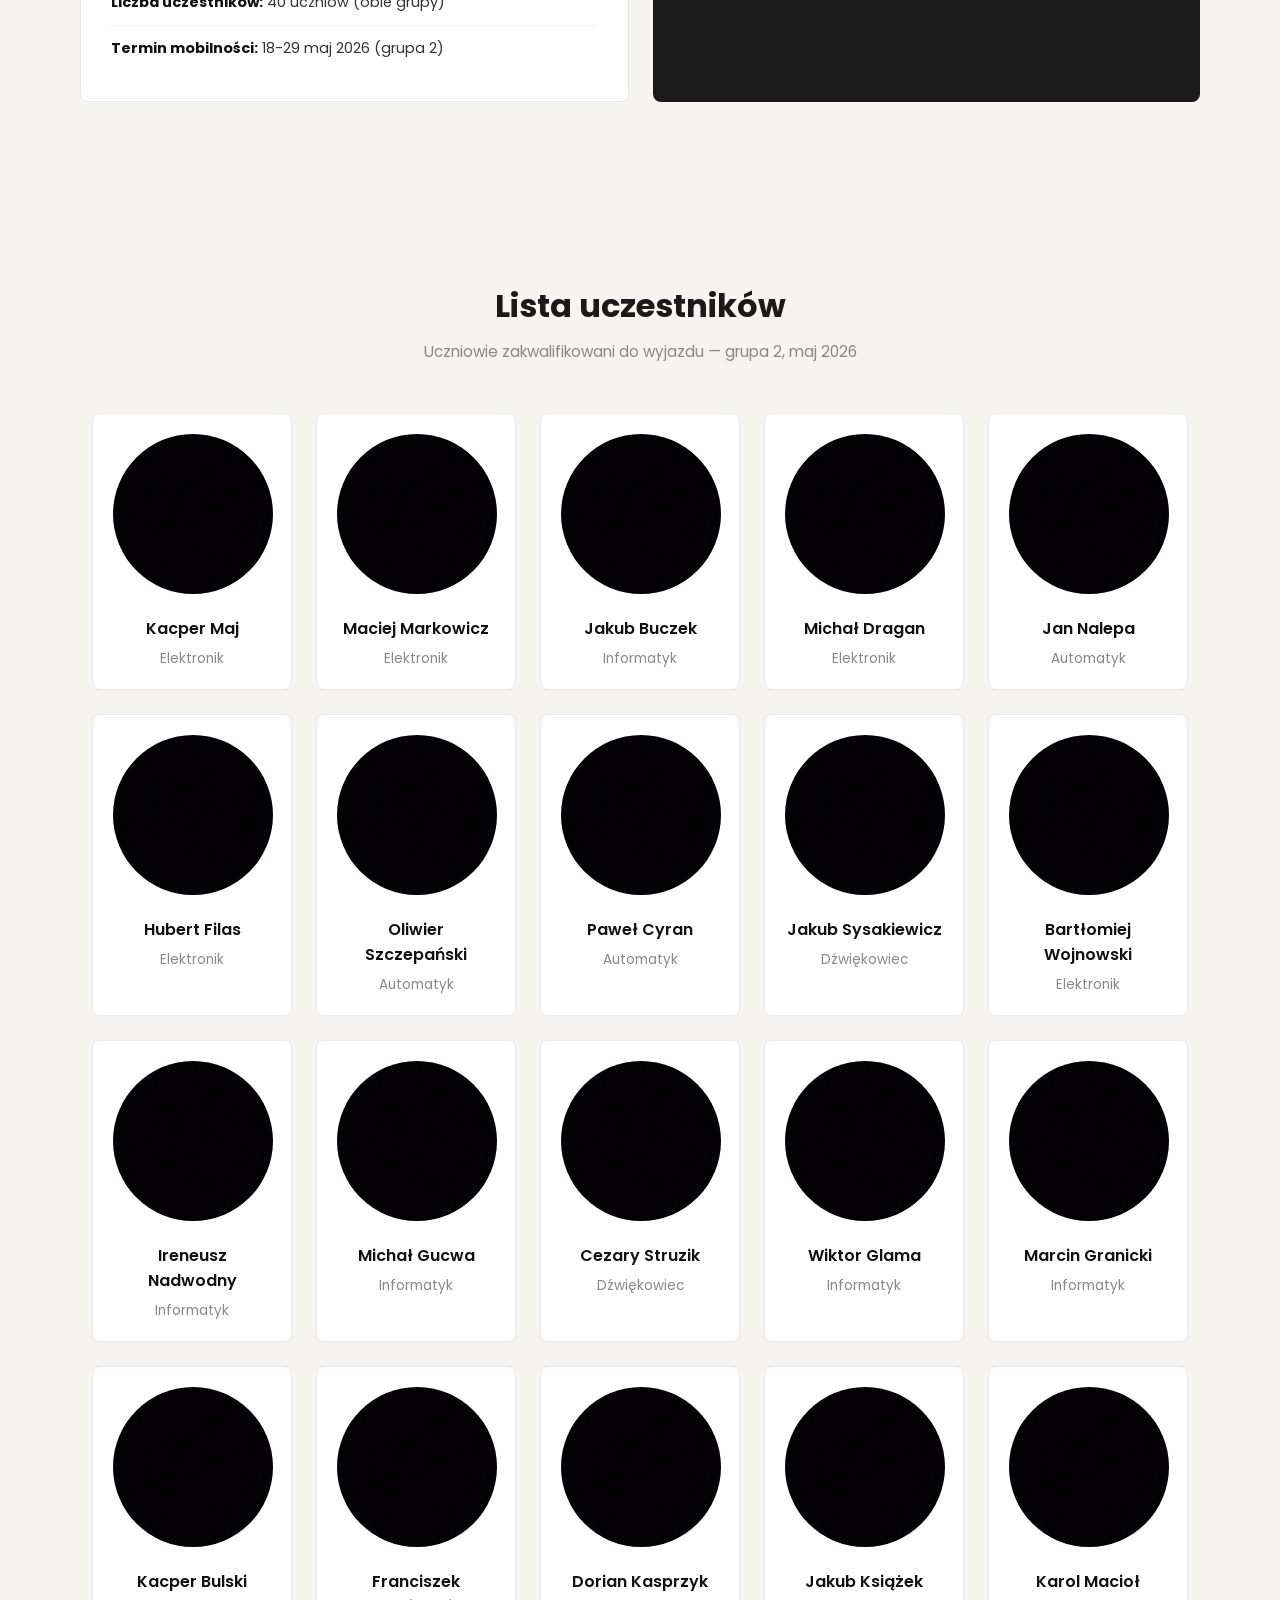
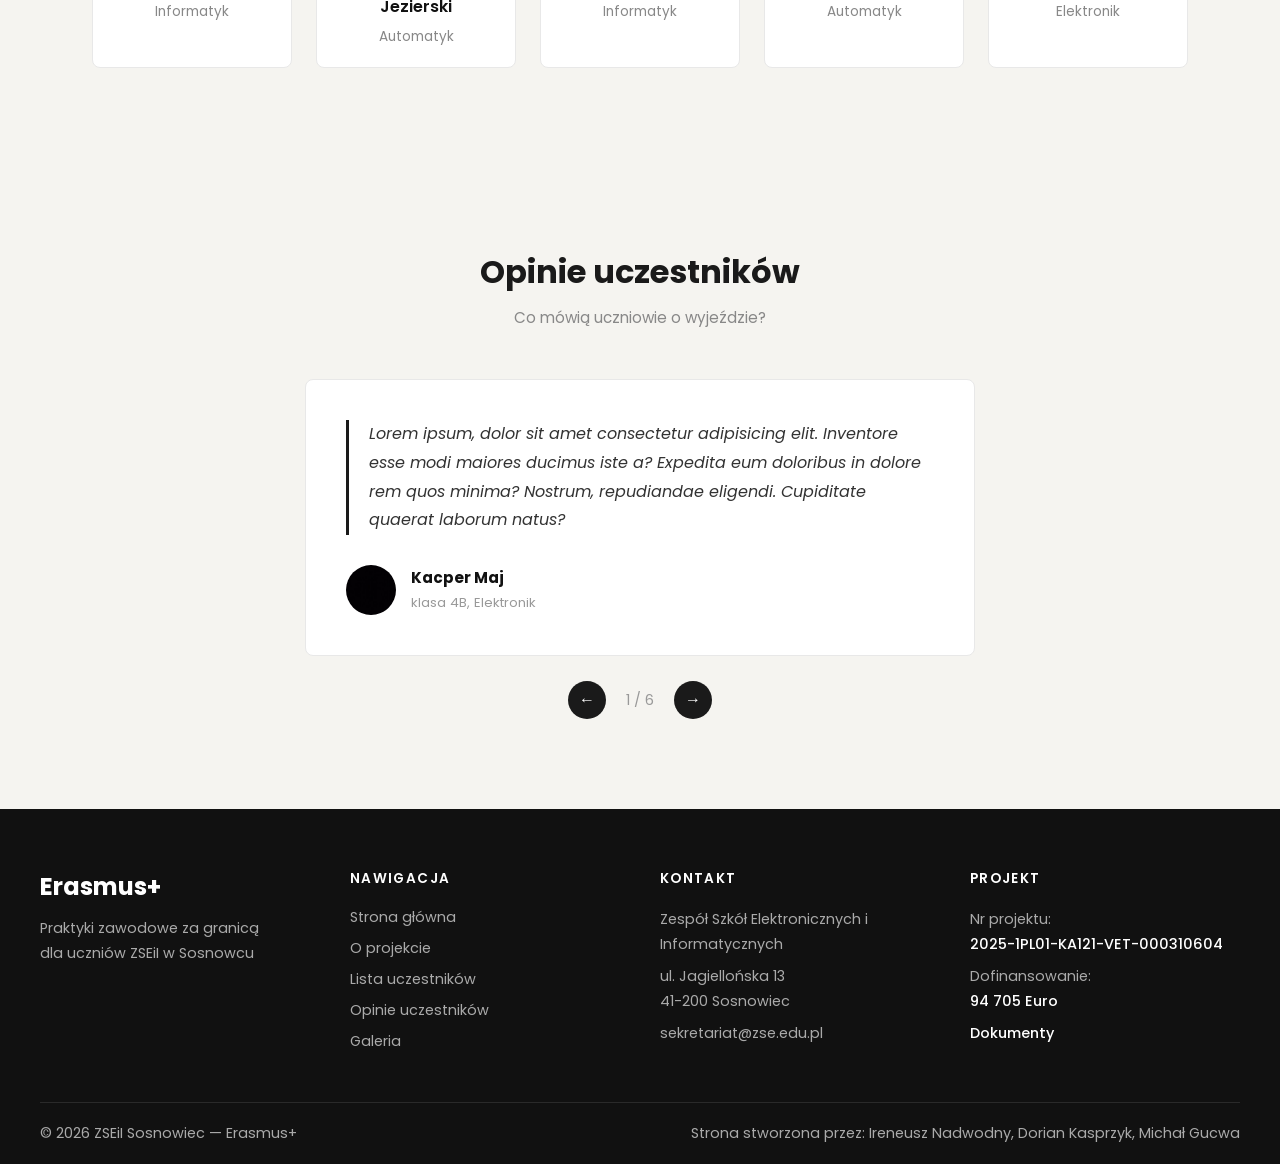
==== commit a8e27927: "Update index.html" ====
--- a/index.html
+++ b/index.html
@@ -309,7 +309,7 @@
     <div class="stopka-srodek">
         <div class="stopka-kolumna">
             <a href="index.html" class="stopka-logo">Erasmus+</a>
-            <p>Praktyki zawodowe za granicą<br>dla uczniów ZSEiI w Rzeszowie</p>
+            <p>Praktyki zawodowe za granicą<br>dla uczniów ZSEiI w Sosnowcu</p>
         </div>
         <div class="stopka-kolumna">
             <h4>Nawigacja</h4>
